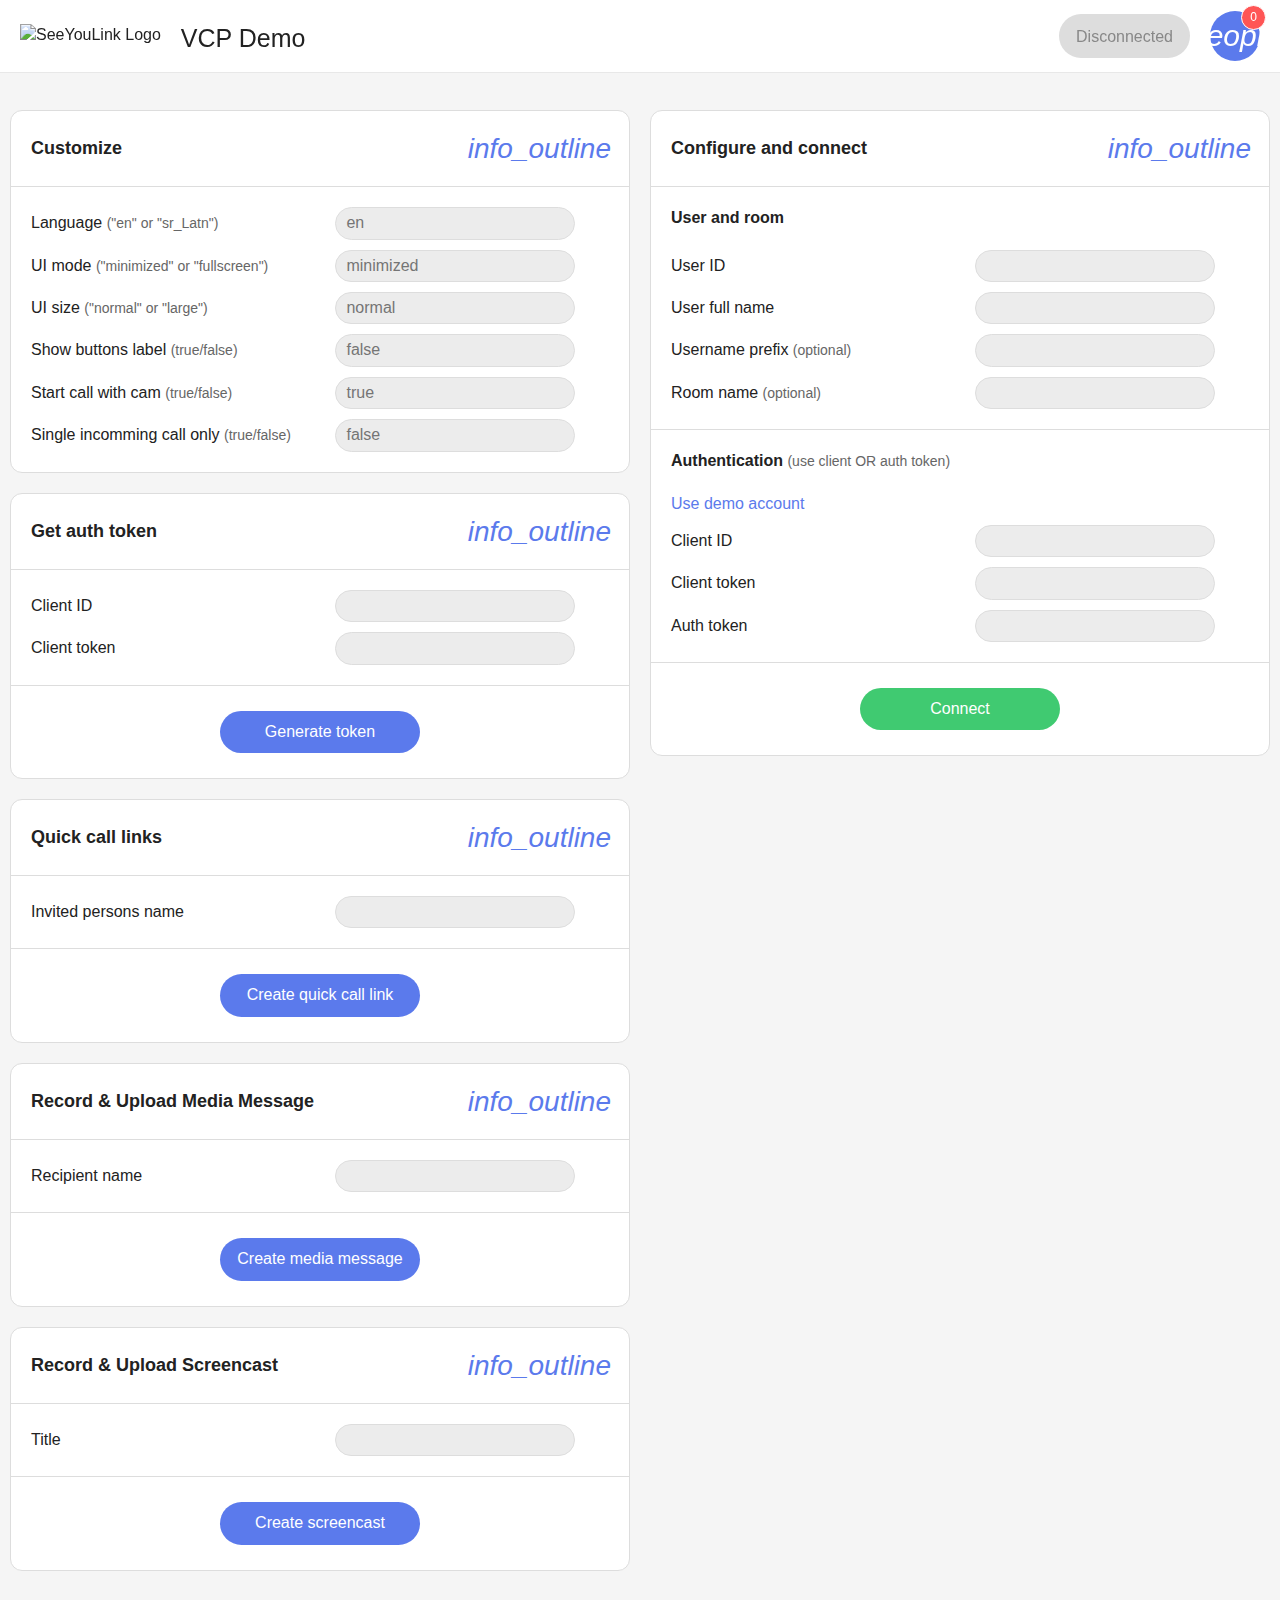
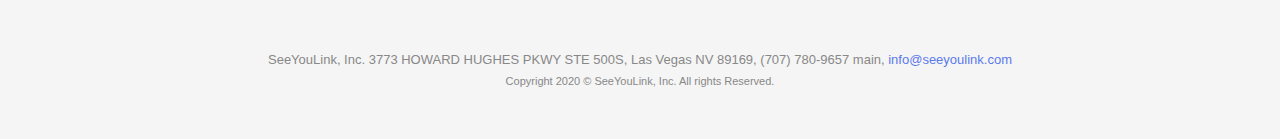
==== demo/index.html @ a463eddf "updated demo files" ====
<!doctype html>
<html class="no-js" lang="">
<head>
  <meta charset="utf-8">
  <title>SeeYouLink VCP Demo</title>
  <meta name="description" content="SeeYouLink VCP Demo">
  <meta name="viewport" content="width=device-width, initial-scale=1">
  <link rel="stylesheet" href="css/normalize.css">
  <link rel="stylesheet" href="css/main.css">
  <meta name="theme-color" content="#fafafa">  
  <script src="../client/v1/sylrtc-client.js"></script>
</head>
<body>
  <header>
    <img src="https://seeyoulink.com/pages/wp-content/uploads/2019/10/seeyoulink_logo.svg" alt="SeeYouLink Logo" height="30">
    <h1>VCP Demo</h1>
    <div class="syl-status">
      <span id="header_status" class="text">Disconnected</span>
      <i class="material-icons">info_outline</i>
    </div>

    <div class="syl-online-users">
      <i class="material-icons">people</i>
      <span class="counter">0</span>
    </div>    
  </header>

<div class="row-box">
  <div class="row"> 
    <div class="syl-card" id="config_and_connect">      
      <div class="card-title-box">
        <h2 class="title">Configure and connect</h2>
        <i class="info-icon active material-icons">info</i>
        <i class="info-icon inactive material-icons">info_outline</i>
      </div>

      <p class="card-info">To connect to the server, you need to specify at least User ID, User full name, Client ID, and client or auth token. If you do not have your Client ID yet, you can contact us at info@seeyoulink.com to obtain one, or you can use the demo account instead. </p>

      <form>
        <fieldset>
          <div class="legend">User and room</div>          
          <div>
            <label for="user_id">User ID</label>
            <input id="user_id" type="text" />
          </div>
          <div>
            <label for="full_name">User full name</label>
            <input id="full_name" type="text" />
          </div>
          <div>
            <label for="username_prefix">Username prefix <span>(optional)</span></label>
            <input id="username_prefix" type="text" />
          </div>
          <div>
            <label for="room_name">Room name <span>(optional)</span></label>
            <input id="room_name" type="text" />
          </div>
        </fieldset>

        <fieldset>
          <div class="legend">Authentication <span>(use client OR auth token)</span></div>
          <div id="demo_account" class="link-btn">Use demo account</div>

          <section id="auth_fields">
            <div>
              <label for="client_id">Client ID</label>
              <input id="client_id" type="text" />
            </div>
            <div>
              <label for="client_token">Client token</label>
              <input id="client_token" type="text" />
            </div>
            <div>
              <label for="auth_token">Auth token</label>
              <input id="auth_token" type="text" />
            </div>
          </section>
        </fieldset>        
      </form>

      <button id="connect" type="button" class="green">Connect</button>
    </div>    
  </div>

  <div class="row">
    <div class="syl-card" id="customize">      
      <div class="card-title-box">
        <h2 class="title">Customize</h2>
        <i class="info-icon active material-icons">info</i>
        <i class="info-icon inactive material-icons">info_outline</i>
      </div>

      <p class="card-info">By changing the parameters below, you can customize some of our user interface aspects.</p>

      <form class="no-border">
        <fieldset>                    
          <div>
            <label for="language">Language <span>("en" or "sr_Latn")</span></label>
            <input id="language" type="text" placeholder="en" />
          </div>
          <div>
            <label for="ui_mode">UI mode <span>("minimized" or "fullscreen")</span></label>
            <input id="ui_mode" type="text" placeholder="minimized" />
          </div>
          <div>
            <label for="ui_size">UI size <span>("normal" or "large")</span></label>
            <input id="ui_size" type="text" placeholder="normal" />
          </div>
          <div>
            <label for="show_buttons_label">Show buttons label <span>(true/false)</span></label>
            <input id="show_buttons_label" type="text" placeholder="false" />
          </div>
          <div>
            <label for="start_call_with_cam">Start call with cam <span>(true/false)</span></label>
            <input id="start_call_with_cam" type="text" placeholder="true" />
          </div>
          <div>
            <label for="single_incoming_call_only">Single incomming call only <span>(true/false)</span></label>
            <input id="single_incoming_call_only" type="text" placeholder="false" />
          </div>                   
        </fieldset>        
      </form>

      <button id="apply_changes" type="button">Apply changes</button>      
    </div>

    <div class="syl-card" id="generate_auth_token">      
      <div class="card-title-box">
        <h2 class="title">Get auth token</h2>
        <i class="info-icon active material-icons">info</i>
        <i class="info-icon inactive material-icons">info_outline</i>
      </div>
      
      <p class="card-info">The preferred authentication method to our communication server is by using the Client ID and Auth token. Auth token is a temporary access token that should be obtained on your backend and used in client-side code to avoid potential exposure of your client token. To generate Auto token, fill in the fields below and click "Generate token."</p>

      <form>
        <fieldset>
          <div>
            <label for="client_id_1">Client ID</label>
            <input id="client_id_1" type="text" />
          </div>
          <div>
            <label for="client_token_1">Client token</label>
            <input id="client_token_1" type="text" />
          </div>
        </fieldset>        
      </form>

      <button id="generate_token" type="button">Generate token</button>      
    </div>

    <div class="syl-card" id="quick_call_links">      
      <div class="card-title-box">
        <h2 class="title">Quick call links</h2>
        <i class="info-icon active material-icons">info</i>
        <i class="info-icon inactive material-icons">info_outline</i>
      </div>      

      <p class="card-info">Quick call links are a way to quickly and conveniently get on the call with somebody without requiring the other party to create accounts or enter passwords. By default, they are valid for 24 hours.</p>

      <form>
        <fieldset>
          <div>
            <label for="invited_person_name">Invited persons name</label>
            <input id="invited_person_name" type="text" />
          </div>
        </fieldset>        
      </form>

      <button id="quick_call" type="button">Create quick call link</button>      
    </div>

    <div class="syl-card" id="media_message">
      <div class="card-title-box">
        <h2 class="title">Record & Upload Media Message</h2>
        <i class="info-icon active material-icons">info</i>
        <i class="info-icon inactive material-icons">info_outline</i>
      </div>      

      <p class="card-info">You can record and upload audio or video message to the server and get the access link to the message. This is typically used to send a message to somebody when you tried calling them, and they are not online at the moment.</p>

      <form>
        <fieldset>
          <div>
            <label for="recipient_name">Recipient name</label>
            <input id="recipient_name" type="text" />
          </div>
        </fieldset>        
      </form>

      <button id="media_message_btn" type="button">Create media message</button>      
    </div>

    <div class="syl-card" id="screencast">
      <div class="card-title-box">
        <h2 class="title">Record & Upload Screencast</h2>
        <i class="info-icon active material-icons">info</i>
        <i class="info-icon inactive material-icons">info_outline</i>
      </div>      

      <p class="card-info">You can record and upload screencast to server and get access link to the video file.</p>

      <form>
        <fieldset>
          <div>
            <label for="screencast_title">Title</label>
            <input id="screencast_title" type="text" />
          </div>
        </fieldset>        
      </form>

      <button id="screencast_btn" type="button">Create screencast</button>      
    </div>
  </div>

</div>

  <footer>
    <p>SeeYouLink, Inc. 3773 HOWARD HUGHES PKWY STE 500S, Las Vegas NV 89169, (707) 780-9657 main, <a href="mailto:info@seeyoulink.com">info@seeyoulink.com</a></p>
    <p class="copy">Copyright 2020 © SeeYouLink, Inc. All rights Reserved.</p>
  </footer>

  <script src="./index.js"></script>
</body>
</html>
---- demo/css/main.css ----
* {
  box-sizing: border-box;
}

html {  
  font-family: 'Roboto', sans-serif;
  background-color: #f5f5f5;
}

body {
  padding-top: 100px;
}

a {
  text-decoration: none;
  color: #5B7AEC;
}

.row {
  width: 100%;
  /* margin: 0 auto; */
}

.link-btn {
  color: #5B7AEC;
  cursor: pointer;
}

/*
------------------------------------------------- 
INFO
-------------------------------------------------
*/

.syl-info {
  width: 300px;
  height: auto;  
  border-radius: 15px;
  box-shadow: 0 7px 20px rgba(0,0,0,0.2);
  background-color: #FFF;
  position: fixed;
  top: 80px;
  right: 10px;
  overflow: hidden;
}

.syl-info .header {
  display: flex;
  align-items: center;
  padding: 10px 15px;
  border-bottom: 1px solid #ddd;
}

.syl-info .header i {
  margin-left: auto;
  color: #5B7AEC;
  cursor: pointer;
}

.syl-info .header .title {  
  font-weight: 500;
}

.syl-info .empty {
  padding: 20px 15px;
  font-size: 16px;
}

.syl-info ul {
  list-style: none;
  margin: 0;
  padding: 0;
}

/* STATUS LIST */

.syl-info .status-list {
  padding: 20px;
}

.syl-info .status-list li {
  padding: 7px 0px;
}


/* ONLINE USERS */

.syl-info .users-list li {
  display: flex;
  align-items: center;
  padding: 10px;
  border-bottom: #f5f5f5;
  cursor: pointer;
}

.syl-info .users-list li:hover {
  background-color: #f5f5f5;
}

.syl-info .users-list li:last-child {
  border-bottom: none;
}

.syl-info .users-list li .avatar {  
  /* font-size: 30px; */
  padding: 7px;
  color: #999;
  background-color: #DDD;
  border-radius: 100px;
  margin-right: 10px;
}

.syl-info .users-list li .name {
  font-size: 18px;
  padding-right: 20px;
}

.syl-info .users-list li .call-btn {
  font-size: 20px;
  margin-left: auto;  
  color: #FFF;
  background-color: #5B7AEC;
  border-radius: 100px;
  padding: 8px;  
}



/*
------------------------------------------------- 
HEADER
-------------------------------------------------
*/

header {
  position: fixed;
  top: 0;
  left: 0;
  width: 100%;
  background-color: #FFF;
  display: flex;
  align-items: center;
  height: 72px;  
  padding: 0 20px;
  box-shadow: 0 0 1px rgba(0,0,0,0.3);
}

header img {
  display: none;
  height: 25px;
  margin-right: 20px;
}

header h1 {
  font-weight: 500;
  font-size: 25px;
  margin: 0;
  margin-top: 4px;  
}

.syl-status {
  cursor: pointer;
  display: inline-block;
  margin-left: auto;
  background-color: #ddd;
  padding: 10px 17px;
  border-radius: 100px;
  color: #888;
  display: flex;
  align-items: center;
}

.syl-status .text {
  padding-top: 2px;
}

.syl-status i {
  display: none;
  margin-left: 9px;
}

.syl-status.online {
  background-color: #40ca71;
  color: #FFF;
}

.syl-status.online i {
  display: inline-block;
}

.syl-online-users {
  background-color: #5B7AEC;
  color: #FFF;
  position: relative;
  width: 50px;
  height: 50px;
  display: flex;
  align-items: center;
  justify-content: center;
  border-radius: 100px;
  margin-left: 20px;
  cursor: pointer;
}

.syl-online-users i {
  font-size: 30px;
}

.syl-online-users .counter {
  position: absolute;
  top: -6px;
  right: -6px;
  width: 25px;
  height: 25px;
  background-color: #f55;
  font-size: 12px;  
  font-weight: 500;
  display: flex;
  align-items: center;
  justify-content: center;
  border-radius: 100px;
  border: 1px solid #FFF;
}


/*
------------------------------------------------- 
FOOTER
-------------------------------------------------
*/

footer {
  padding: 50px;
}

footer p {
  font-size: 13px;
  color: #888;
  text-align: center;
  margin: 0;  
}

footer p.copy {
  font-size: 11px;
  margin-top: 5px;
}


/*
------------------------------------------------- 
CARD
-------------------------------------------------
*/

.syl-card {
  width: 100%;
  margin: 0 auto;
  background-color: #FFF;
  border: 1px solid #ddd;
  border-radius: 12px;
  margin-bottom: 40px;
  overflow: hidden;
}

.syl-card h2 {
  font-weight: 700;
  font-size: 18px;
  margin: 20px;
  text-align: center;
}


/*
------------------------------------------------- 
BUTTON
-------------------------------------------------
*/

button {
  border: none;
  box-shadow: none;
  border-radius: 100px;
  background-color: #5B7AEC;
  color: #FFF;
  font-size: 16px;
  font-weight: 500;
  padding: 12px;
  outline: none;
  cursor: pointer;  
}

button.red {
  background-color: #f55;
}

button.green {
  background-color: #40ca71;
}

button:disabled {
  background-color: #DDD;
}


/*
------------------------------------------------- 
FORM
-------------------------------------------------
*/

form {
  border-bottom: 1px solid #ddd;
}

form.no-border {
  border: none;
}

fieldset {
  padding: 15px 20px;
  border-top: 1px solid #ddd;
}

.legend {
  font-weight: 700;
  margin-bottom: 10px;
}

.legend span,
label span {
  font-weight: 400;
  font-size: 14px;
  color: #666;
}

.syl-card button {
  width: 200px;
  margin: 25px auto;
  display: block;
}

form fieldset > div,
form fieldset section > div {
  padding: 5px 0;  
}

form label {
  width: 300px;
  display: inline-block;
}

form input {
  width: 100%;
  padding: 6px 10px;
  border: none;
  background-color: #ececec;
  border-radius: 50px;
  outline: none;
  border: 1px solid #DDD;
}

form input.error {
  background-color: #ffe5e5;
  border-color: #f55;
}

form input:focus {
  border: 1px solid #5B7AEC;
  background-color: #FFF;
}

#apply_changes {
  display: none;
}

.response-box {
  padding: 20px;
}

.res-info {
  margin-bottom: 10px;
  font-size: 16px;
  color: #444;
}

.res-label {
  margin-bottom: 5px;
  font-size: 14px;
  color: #666;
}

.res-link {
  word-break: break-all;
  padding: 7px;
  background-color: #f5f5f5;
  border-radius: 5px;
  color: #757575;  
}

.quick-link-box {
  padding: 10px;
  border: 1px solid #DDD;
  border-radius: 7px;
  margin: 10px;
}

.quick-link-box .expiration {
  margin-bottom: 7px;
}

.quick-link-box .link {
  text-decoration: none;
  word-break: break-all;
  color: #5B7AEC;
}

#quick_call_card {
  max-width: 600px;
  margin: 0 auto;
}

#quick_call_card p {
  font-size: 17px;
  margin: 20px;
  text-align: center;
}

.card-info {
  font-size: 16px;
  padding: 20px;
  text-align: left;
  border-top: 1px solid #ddd;
  margin-top: 0;
  display: none;
}

.card-title-box {
  display: flex;
  align-items: center;
  cursor: pointer;  
}

.card-title-box .title {
  text-align: left;
  margin-right: auto;  
}

.card-title-box .info-icon {
  font-size: 28px;
  color: #5B7AEC;
  padding: 18px;  
}

.syl-card.info-expanded .card-info {
  display: block;
}

.syl-card .info-icon.active {
  display: none;
}

.syl-card.info-expanded .info-icon.active {
  display: inline-block;
}

.syl-card .info-icon.inactive {
  display: inline-block;
}

.syl-card.info-expanded .info-icon.inactive {
  display: none;
}


/*
------------------------------------------------- 
MEDIA QUERIES
-------------------------------------------------
*/

@media only screen and (min-width: 600px) {
  header img {
    display: inline-block;
  }

  .row {
    width: 600px;
    margin: 0 auto;
  }
  
  form input {
    width: 240px;
  }
}


@media only screen and (min-width: 1280px) {
  .row-box {
    width: 1280px;
    margin: 0 auto;
    display: flex;
    flex-direction: row-reverse;
  }

  .row {
    margin: 0;
    padding: 10px;
    width: 50%;
  }

  .syl-card {
    margin: 0;
    margin-bottom: 20px;
  }
}
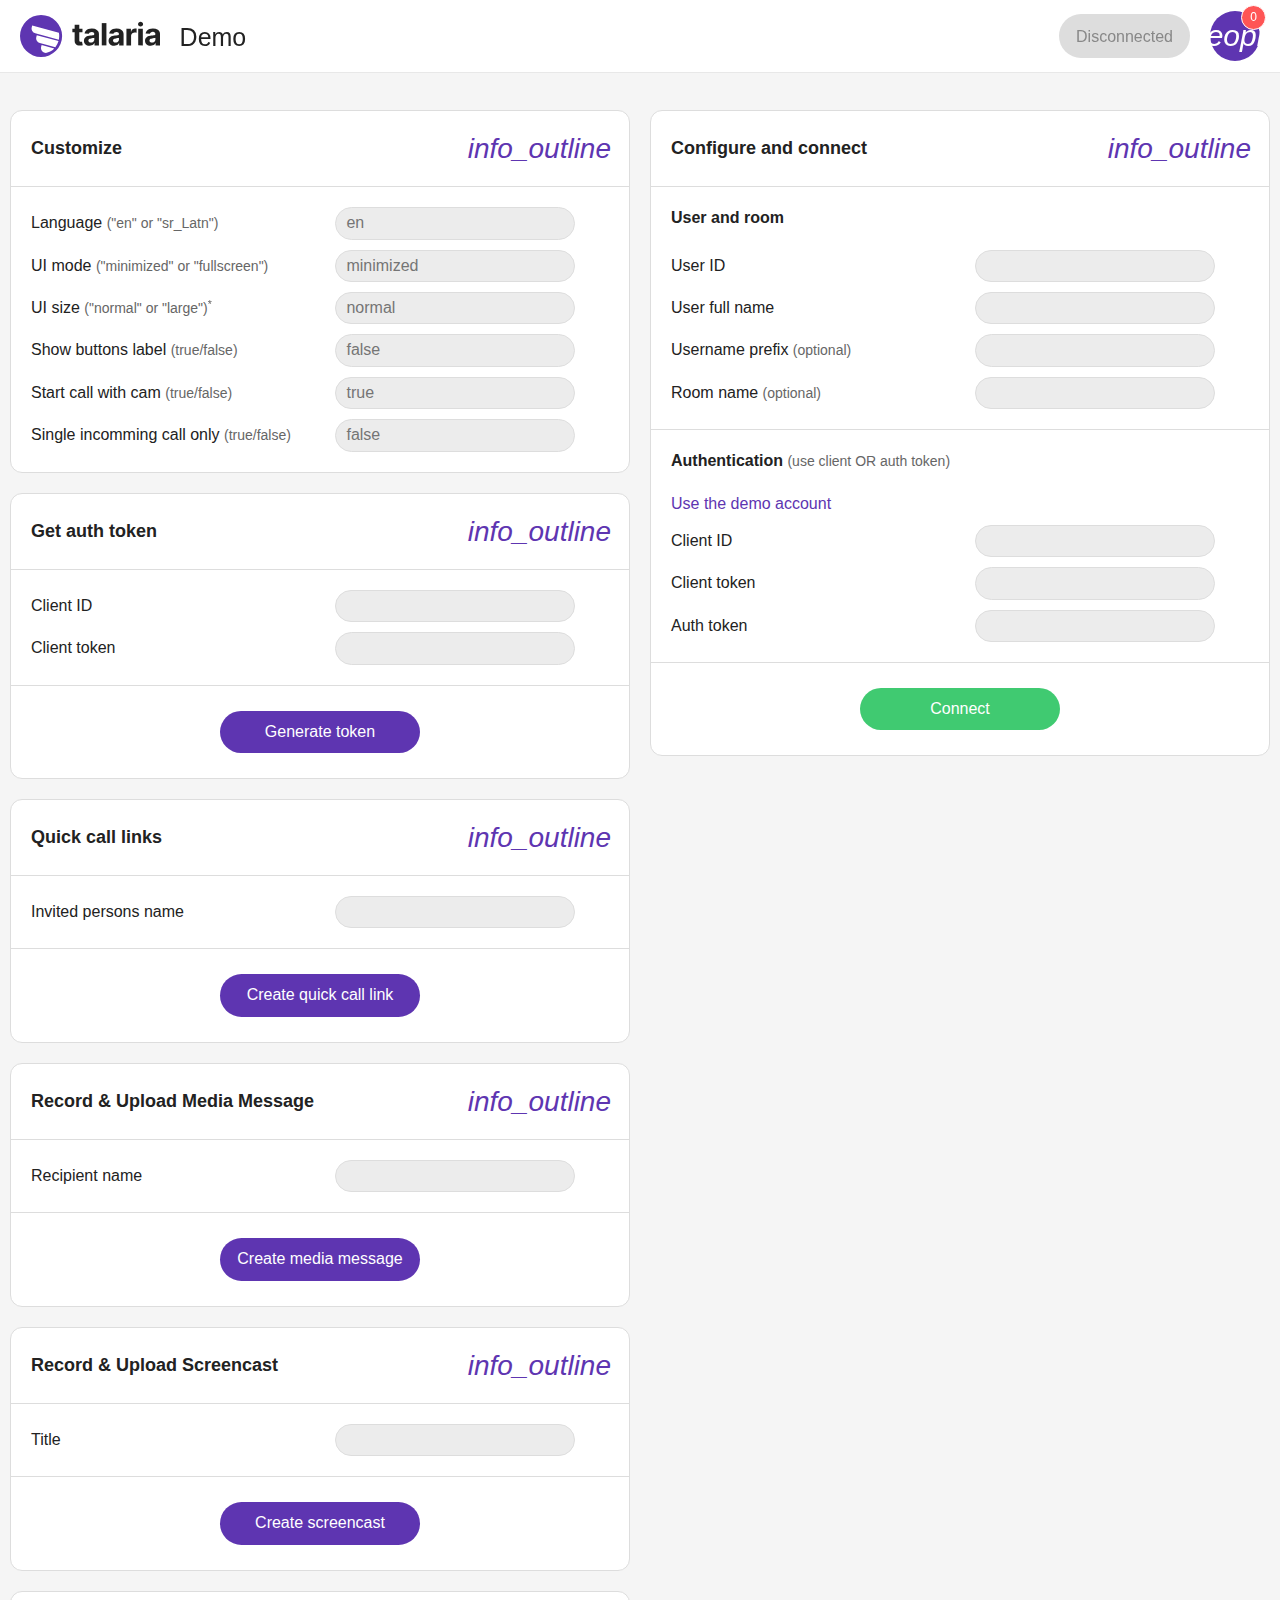
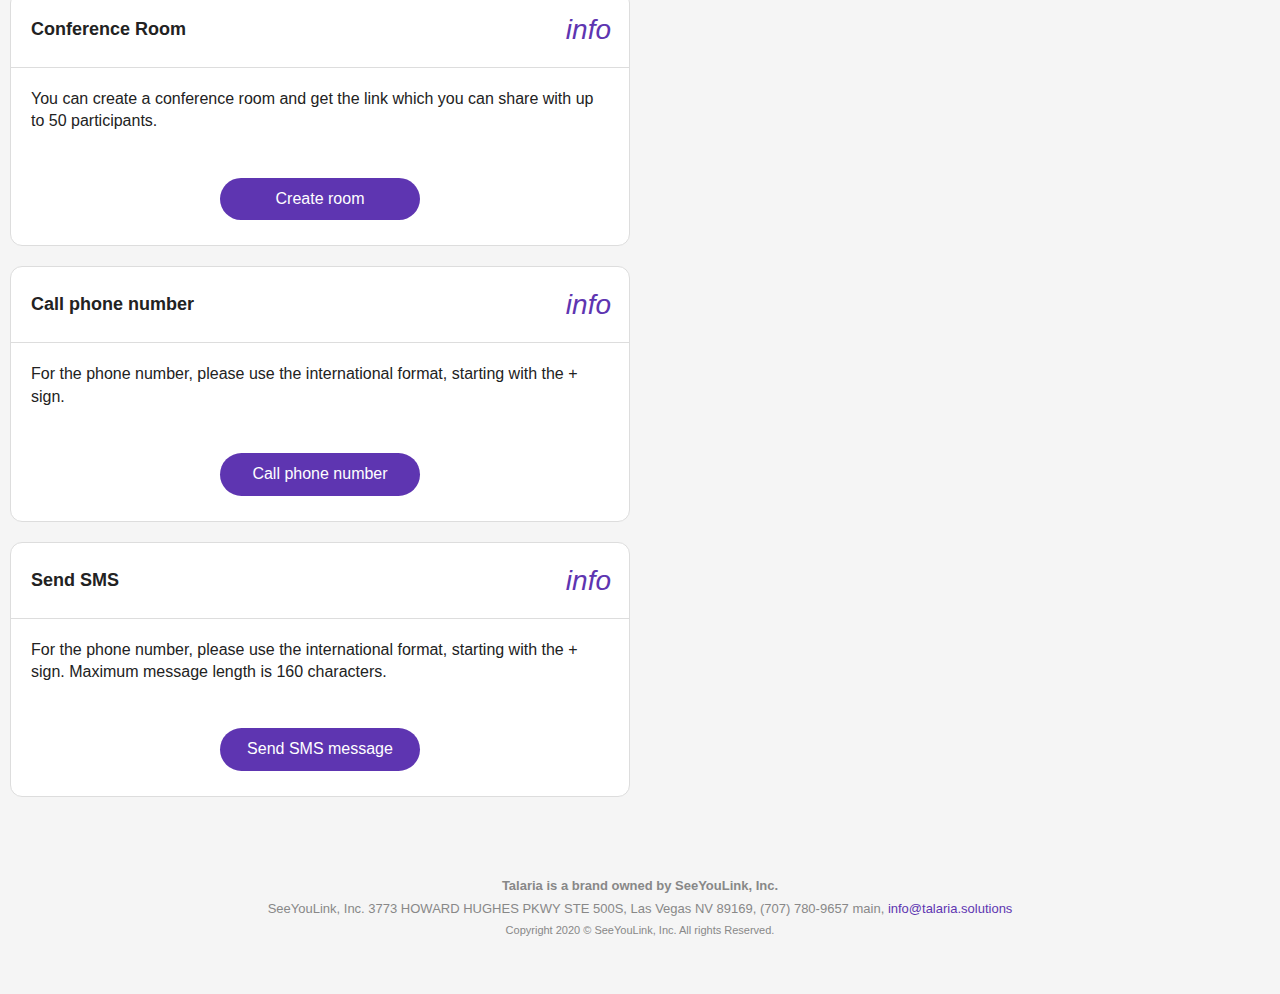
==== commit b87f2101: "updated copy and branding" ====
--- a/demo/index.html
+++ b/demo/index.html
@@ -2,8 +2,8 @@
 <html class="no-js" lang="">
 <head>
   <meta charset="utf-8">
-  <title>SeeYouLink VCP Demo</title>
-  <meta name="description" content="SeeYouLink VCP Demo">
+  <title>Talaria Demo</title>
+  <meta name="description" content="Talaria Demo">
   <meta name="viewport" content="width=device-width, initial-scale=1">
   <link rel="stylesheet" href="css/normalize.css">
   <link rel="stylesheet" href="css/main.css">
@@ -12,8 +12,8 @@
 </head>
 <body>
   <header>
-    <img src="https://seeyoulink.com/pages/wp-content/uploads/2019/10/seeyoulink_logo.svg" alt="SeeYouLink Logo" height="30">
-    <h1>VCP Demo</h1>
+    <img src="./talaria_logo.svg" alt="Talaria Logo" height="42">
+    <h1>Demo</h1>
     <div class="syl-status">
       <span id="header_status" class="text">Disconnected</span>
       <i class="material-icons">info_outline</i>
@@ -34,7 +34,7 @@
         <i class="info-icon inactive material-icons">info_outline</i>
       </div>
 
-      <p class="card-info">To connect to the server, you need to specify at least User ID, User full name, Client ID, and client or auth token. If you do not have your Client ID yet, you can contact us at info@seeyoulink.com to obtain one, or you can use the demo account instead. </p>
+      <p class="card-info">To connect to the server, you need to specify at least User ID, User full name, Client ID, and client or auth token. If you do not have your Client ID yet, you can contact us at info@talaria.solutions to obtain one, or you can use the demo account instead. </p>
 
       <form>
         <fieldset>
@@ -59,7 +59,7 @@
 
         <fieldset>
           <div class="legend">Authentication <span>(use client OR auth token)</span></div>
-          <div id="demo_account" class="link-btn">Use demo account</div>
+          <div id="demo_account" class="link-btn">Use the demo account</div>
 
           <section id="auth_fields">
             <div>
@@ -68,7 +68,7 @@
             </div>
             <div>
               <label for="client_token">Client token</label>
-              <input id="client_token" type="text" />
+              <input id="client_token" type="password" />
             </div>
             <div>
               <label for="auth_token">Auth token</label>
@@ -90,7 +90,7 @@
         <i class="info-icon inactive material-icons">info_outline</i>
       </div>
 
-      <p class="card-info">By changing the parameters below, you can customize some of our user interface aspects.</p>
+      <p class="card-info">By changing the parameters below, you can customize some of the user interface aspects. <sup>*</sup>Please note that the UI size "large" parameter is applied only if the UI mode is set to "fullscreen".</p>
 
       <form class="no-border">
         <fieldset>                    
@@ -103,7 +103,8 @@
             <input id="ui_mode" type="text" placeholder="minimized" />
           </div>
           <div>
-            <label for="ui_size">UI size <span>("normal" or "large")</span></label>
+            <label for="ui_size">UI size <span>("normal" or "large")<sup>*</sup></span></label>
+            
             <input id="ui_size" type="text" placeholder="normal" />
           </div>
           <div>
@@ -131,7 +132,7 @@
         <i class="info-icon inactive material-icons">info_outline</i>
       </div>
       
-      <p class="card-info">The preferred authentication method to our communication server is by using the Client ID and Auth token. Auth token is a temporary access token that should be obtained on your backend and used in client-side code to avoid potential exposure of your client token. To generate Auto token, fill in the fields below and click "Generate token."</p>
+      <p class="card-info">The preferred authentication method to our communication server is by using the Client ID and Auth token. Auth token is a temporary access token that should be obtained on your backend and used in client-side code to avoid potential exposure of your client token. To generate the auth_token, fill in the fields below and click "Generate token."</p>
 
       <form>
         <fieldset>
@@ -141,7 +142,7 @@
           </div>
           <div>
             <label for="client_token_1">Client token</label>
-            <input id="client_token_1" type="text" />
+            <input id="client_token_1" type="password" />
           </div>
         </fieldset>        
       </form>
@@ -177,7 +178,7 @@
         <i class="info-icon inactive material-icons">info_outline</i>
       </div>      
 
-      <p class="card-info">You can record and upload audio or video message to the server and get the access link to the message. This is typically used to send a message to somebody when you tried calling them, and they are not online at the moment.</p>
+      <p class="card-info">You can record and upload audio or video message to the server and get the access link to the message. Maximum message legth is 1 minute. This is typically used to send a message to somebody when you tried calling them, and they are not online at the moment.</p>
 
       <form>
         <fieldset>
@@ -198,7 +199,7 @@
         <i class="info-icon inactive material-icons">info_outline</i>
       </div>      
 
-      <p class="card-info">You can record and upload screencast to server and get access link to the video file.</p>
+      <p class="card-info">You can record and upload screencast (with or without audio) to server and get access link to the video file.  Maximum screencast legth is 1 minute. </p>
 
       <form>
         <fieldset>
@@ -211,15 +212,51 @@
 
       <button id="screencast_btn" type="button">Create screencast</button>      
     </div>
+
+    <div class="syl-card info-expanded" id="confroom">
+      <div class="card-title-box">
+        <h2 class="title">Conference Room</h2>
+        <i class="info-icon active material-icons">info</i>
+        <i class="info-icon inactive material-icons">info_outline</i>
+      </div>      
+
+      <p class="card-info">You can create a conference room and get the link which you can share with up to 50 participants.</p>      
+
+      <button id="confroom_btn" type="button">Create room</button>      
+    </div>
+
+    <div class="syl-card info-expanded" id="call_phone_number">
+      <div class="card-title-box">
+        <h2 class="title">Call phone number</h2>
+        <i class="info-icon active material-icons">info</i>
+        <i class="info-icon inactive material-icons">info_outline</i>
+      </div>      
+
+      <p class="card-info">For the phone number, please use the international format, starting with the + sign.</p>      
+
+      <button id="call_phone_number_btn" type="button">Call phone number</button>      
+    </div>
+
+    <div class="syl-card info-expanded" id="send_sms">
+      <div class="card-title-box">
+        <h2 class="title">Send SMS</h2>
+        <i class="info-icon active material-icons">info</i>
+        <i class="info-icon inactive material-icons">info_outline</i>
+      </div>      
+
+      <p class="card-info">For the phone number, please use the international format, starting with the + sign. Maximum message length is 160 characters.</p>      
+
+      <button id="send_sms_btn" type="button">Send SMS message</button>      
+    </div>
   </div>
-
 </div>
 
-  <footer>
-    <p>SeeYouLink, Inc. 3773 HOWARD HUGHES PKWY STE 500S, Las Vegas NV 89169, (707) 780-9657 main, <a href="mailto:info@seeyoulink.com">info@seeyoulink.com</a></p>
-    <p class="copy">Copyright 2020 © SeeYouLink, Inc. All rights Reserved.</p>
-  </footer>
-
-  <script src="./index.js"></script>
+<footer>
+  <p><strong>Talaria is a brand owned by SeeYouLink, Inc. </strong></p>
+  <p>SeeYouLink, Inc. 3773 HOWARD HUGHES PKWY STE 500S, Las Vegas NV 89169, (707) 780-9657 main, <a href="mailto:info@talaria.solutions">info@talaria.solutions</a></p>
+  <p class="copy">Copyright 2020 © SeeYouLink, Inc. All rights Reserved.</p>
+</footer>
+
+<script src="./index.js"></script>
 </body>
 </html>
--- a/demo/css/main.css
+++ b/demo/css/main.css
@@ -13,7 +13,7 @@
 
 a {
   text-decoration: none;
-  color: #5B7AEC;
+  color: #5e35b1;
 }
 
 .row {
@@ -22,8 +22,14 @@
 }
 
 .link-btn {
-  color: #5B7AEC;
+  color: #5e35b1;
   cursor: pointer;
+}
+
+.label-info {
+  position: relative;
+  display: inline-block;
+  margin-top: 3px;
 }
 
 /*
@@ -53,7 +59,7 @@
 
 .syl-info .header i {
   margin-left: auto;
-  color: #5B7AEC;
+  color: #5e35b1;
   cursor: pointer;
 }
 
@@ -119,7 +125,7 @@
   font-size: 20px;
   margin-left: auto;  
   color: #FFF;
-  background-color: #5B7AEC;
+  background-color: #5e35b1;
   border-radius: 100px;
   padding: 8px;  
 }
@@ -147,15 +153,14 @@
 
 header img {
   display: none;
-  height: 25px;
   margin-right: 20px;
 }
 
 header h1 {
-  font-weight: 500;
+  font-weight: 400;
   font-size: 25px;
   margin: 0;
-  margin-top: 4px;  
+  margin-top: 3px;
 }
 
 .syl-status {
@@ -189,7 +194,7 @@
 }
 
 .syl-online-users {
-  background-color: #5B7AEC;
+  background-color: #5e35b1;
   color: #FFF;
   position: relative;
   width: 50px;
@@ -237,7 +242,8 @@
   font-size: 13px;
   color: #888;
   text-align: center;
-  margin: 0;  
+  margin: 0;
+  margin-bottom: 5px;  
 }
 
 footer p.copy {
@@ -280,7 +286,7 @@
   border: none;
   box-shadow: none;
   border-radius: 100px;
-  background-color: #5B7AEC;
+  background-color: #5e35b1;
   color: #FFF;
   font-size: 16px;
   font-weight: 500;
@@ -365,7 +371,7 @@
 }
 
 form input:focus {
-  border: 1px solid #5B7AEC;
+  border: 1px solid #5e35b1;
   background-color: #FFF;
 }
 
@@ -411,7 +417,7 @@
 .quick-link-box .link {
   text-decoration: none;
   word-break: break-all;
-  color: #5B7AEC;
+  color: #5e35b1;
 }
 
 #quick_call_card {
@@ -447,7 +453,7 @@
 
 .card-title-box .info-icon {
   font-size: 28px;
-  color: #5B7AEC;
+  color: #5e35b1;
   padding: 18px;  
 }
 
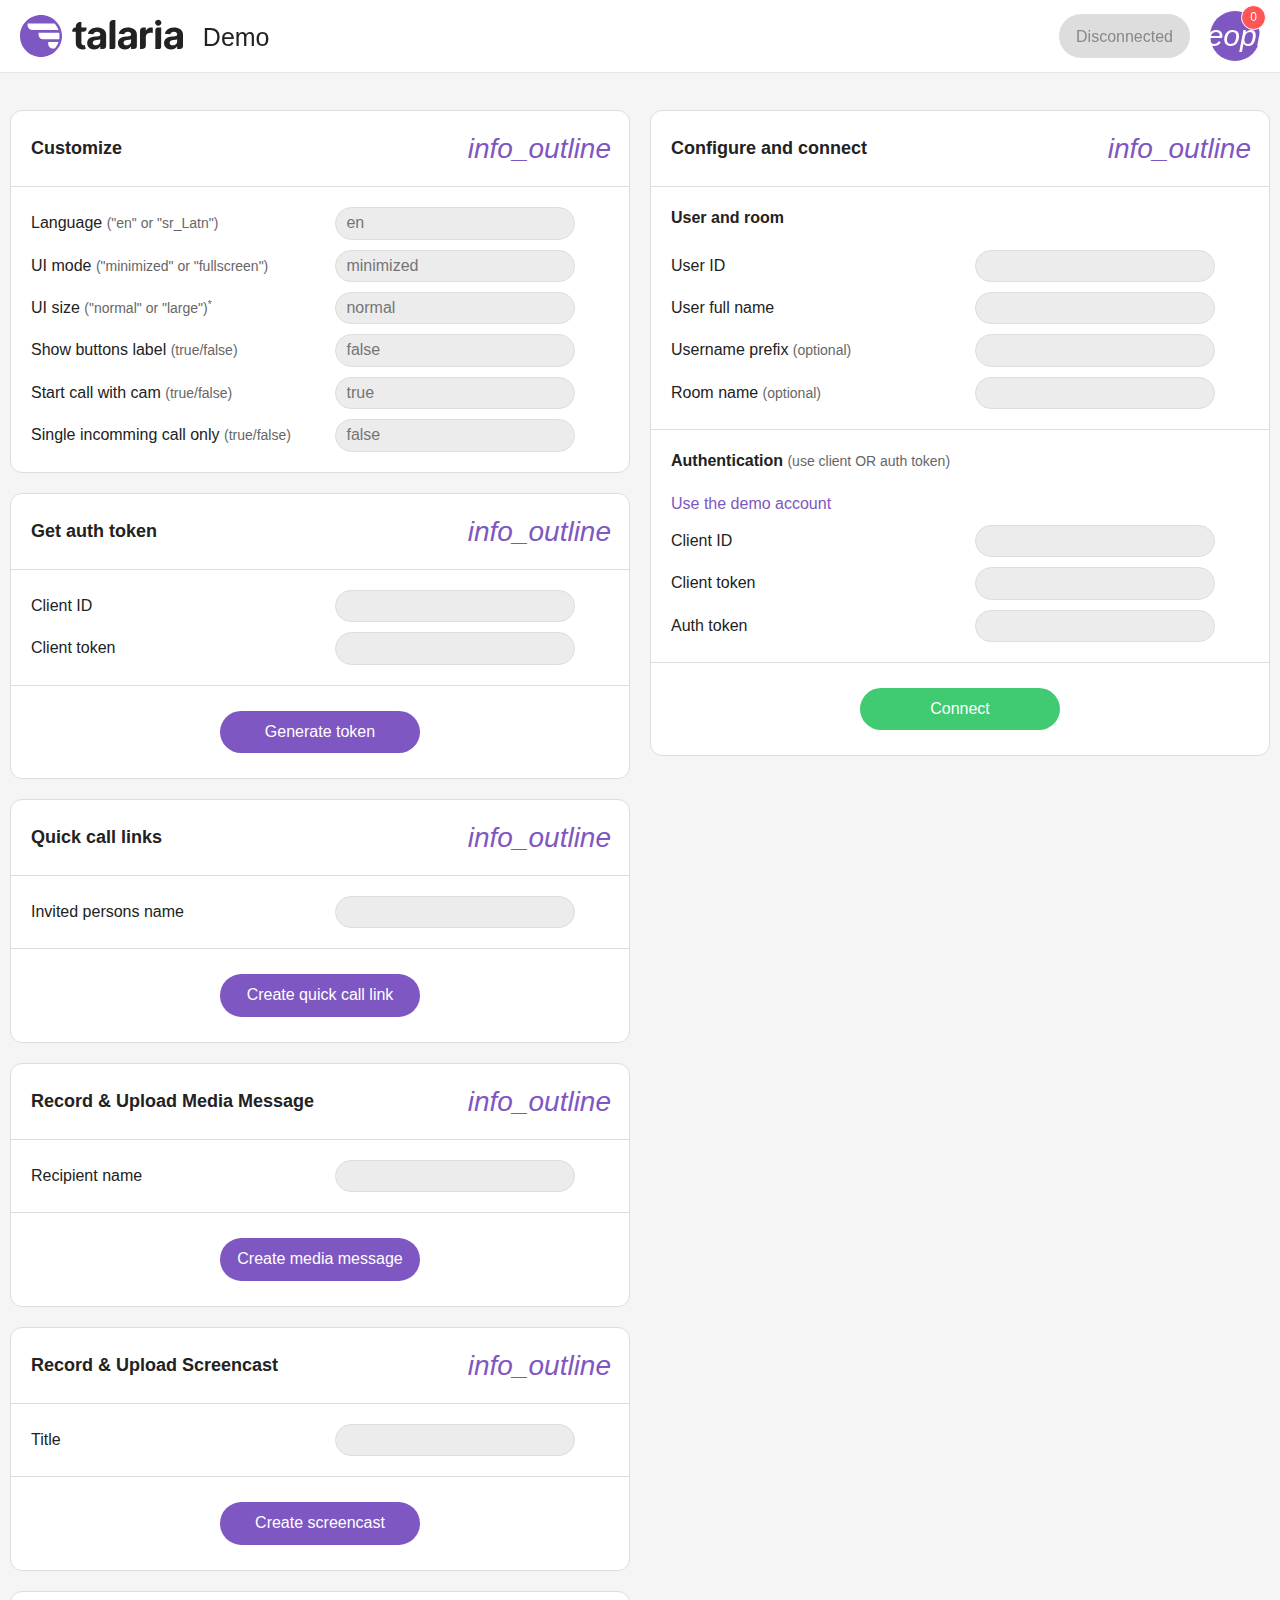
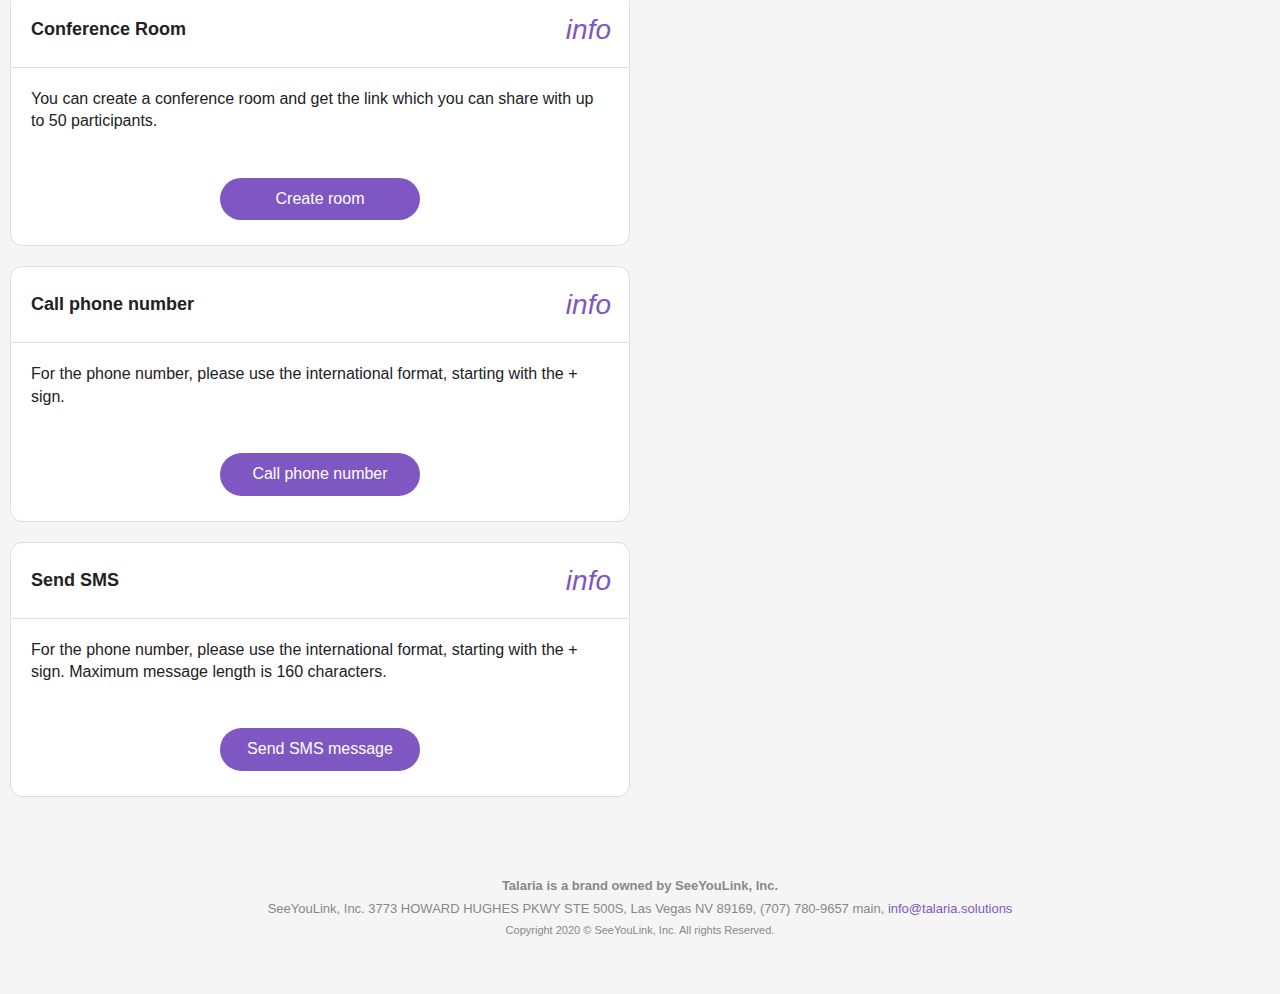
==== commit 41532606: "fixed sms and phone calling demo" ====
--- a/demo/index.html
+++ b/demo/index.html
@@ -5,14 +5,18 @@
   <title>Talaria Demo</title>
   <meta name="description" content="Talaria Demo">
   <meta name="viewport" content="width=device-width, initial-scale=1">
+  <meta name="theme-color" content="#ffffff">
+  
   <link rel="stylesheet" href="css/normalize.css">
-  <link rel="stylesheet" href="css/main.css">
-  <meta name="theme-color" content="#fafafa">  
+  <link rel="stylesheet" href="css/main.css">  
+  
+  <link rel="icon" type="image/png" sizes="64x64"  href="[data-uri]">
+  
   <script src="../client/v1/sylrtc-client.js"></script>
 </head>
 <body>
   <header>
-    <img src="./talaria_logo.svg" alt="Talaria Logo" height="42">
+    <img src="./talaria_logo_hor.svg" alt="Talaria Logo" height="42">
     <h1>Demo</h1>
     <div class="syl-status">
       <span id="header_status" class="text">Disconnected</span>
--- a/demo/css/main.css
+++ b/demo/css/main.css
@@ -13,7 +13,7 @@
 
 a {
   text-decoration: none;
-  color: #5e35b1;
+  color: #7e57c2;
 }
 
 .row {
@@ -22,7 +22,7 @@
 }
 
 .link-btn {
-  color: #5e35b1;
+  color: #7e57c2;
   cursor: pointer;
 }
 
@@ -59,7 +59,7 @@
 
 .syl-info .header i {
   margin-left: auto;
-  color: #5e35b1;
+  color: #7e57c2;
   cursor: pointer;
 }
 
@@ -125,7 +125,7 @@
   font-size: 20px;
   margin-left: auto;  
   color: #FFF;
-  background-color: #5e35b1;
+  background-color: #7e57c2;
   border-radius: 100px;
   padding: 8px;  
 }
@@ -194,7 +194,7 @@
 }
 
 .syl-online-users {
-  background-color: #5e35b1;
+  background-color: #7e57c2;
   color: #FFF;
   position: relative;
   width: 50px;
@@ -286,7 +286,7 @@
   border: none;
   box-shadow: none;
   border-radius: 100px;
-  background-color: #5e35b1;
+  background-color: #7e57c2;
   color: #FFF;
   font-size: 16px;
   font-weight: 500;
@@ -371,7 +371,7 @@
 }
 
 form input:focus {
-  border: 1px solid #5e35b1;
+  border: 1px solid #7e57c2;
   background-color: #FFF;
 }
 
@@ -417,7 +417,7 @@
 .quick-link-box .link {
   text-decoration: none;
   word-break: break-all;
-  color: #5e35b1;
+  color: #7e57c2;
 }
 
 #quick_call_card {
@@ -453,7 +453,7 @@
 
 .card-title-box .info-icon {
   font-size: 28px;
-  color: #5e35b1;
+  color: #7e57c2;
   padding: 18px;  
 }
 
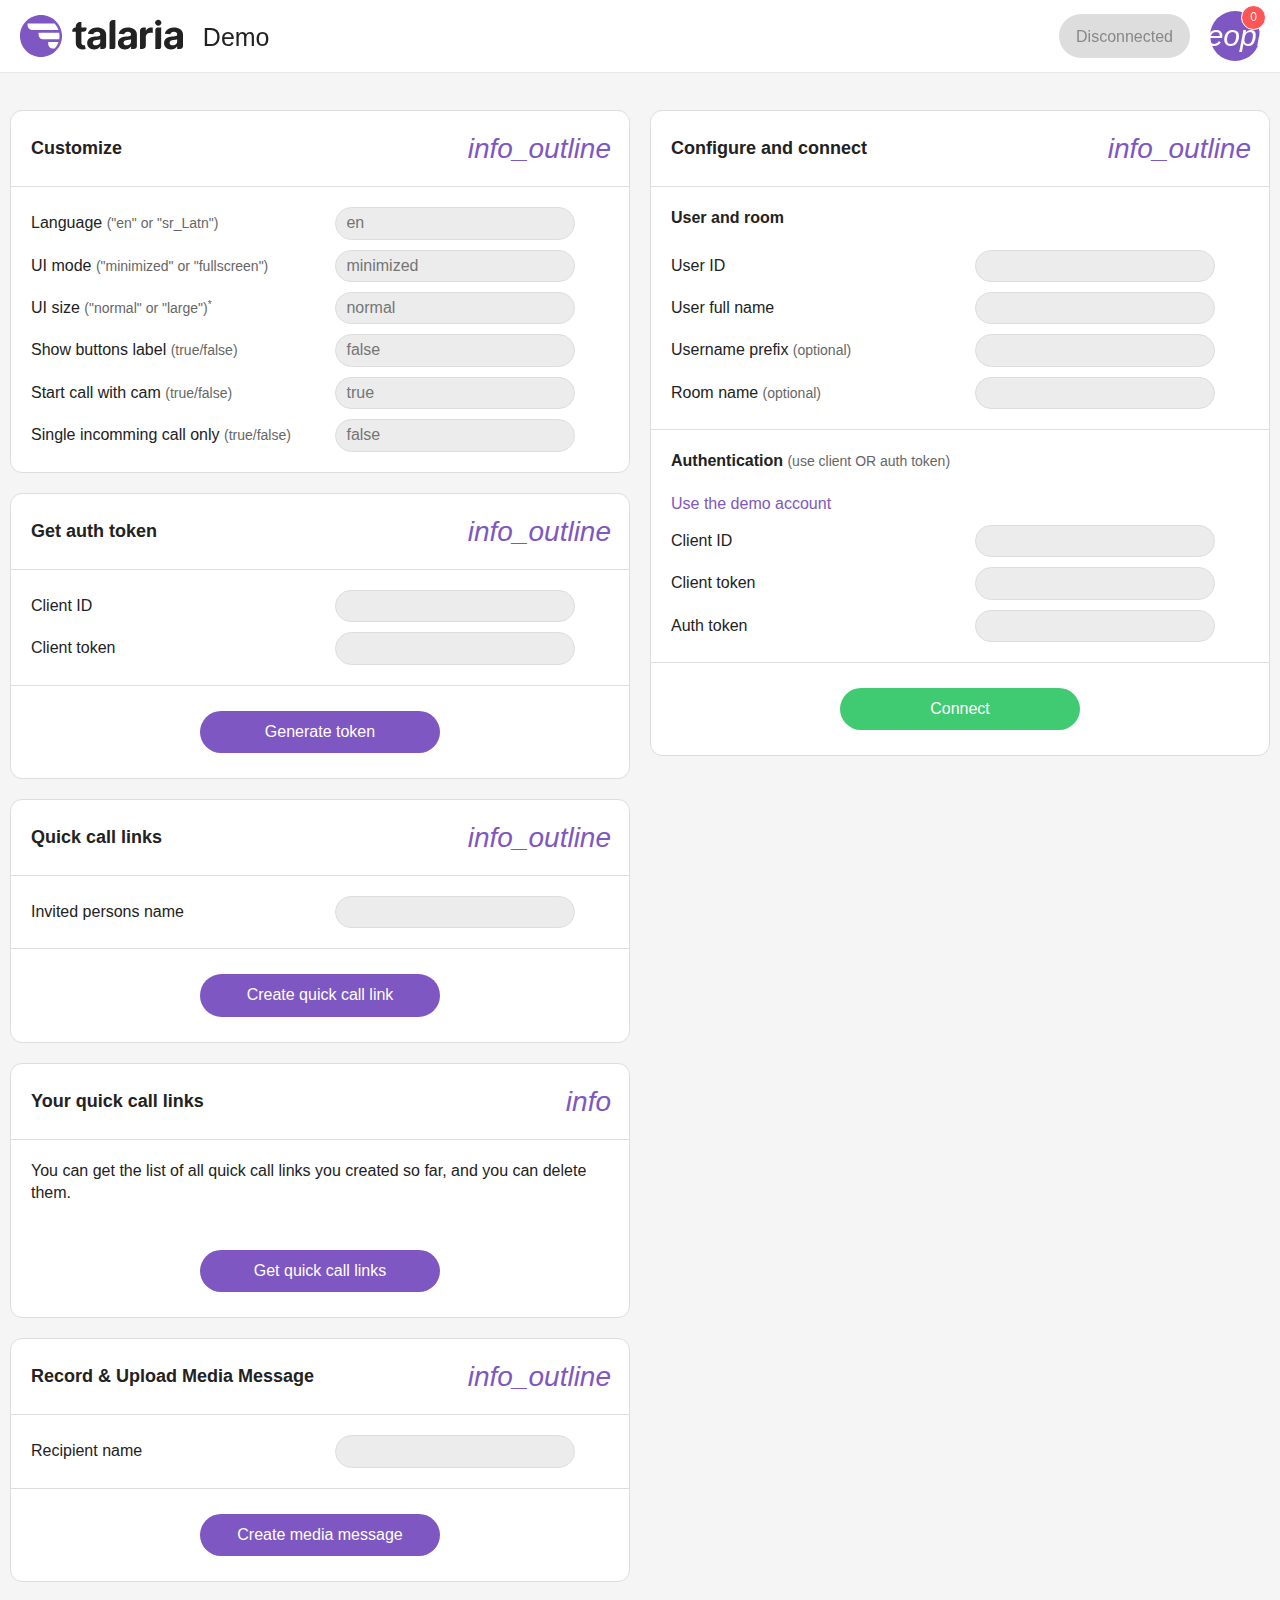
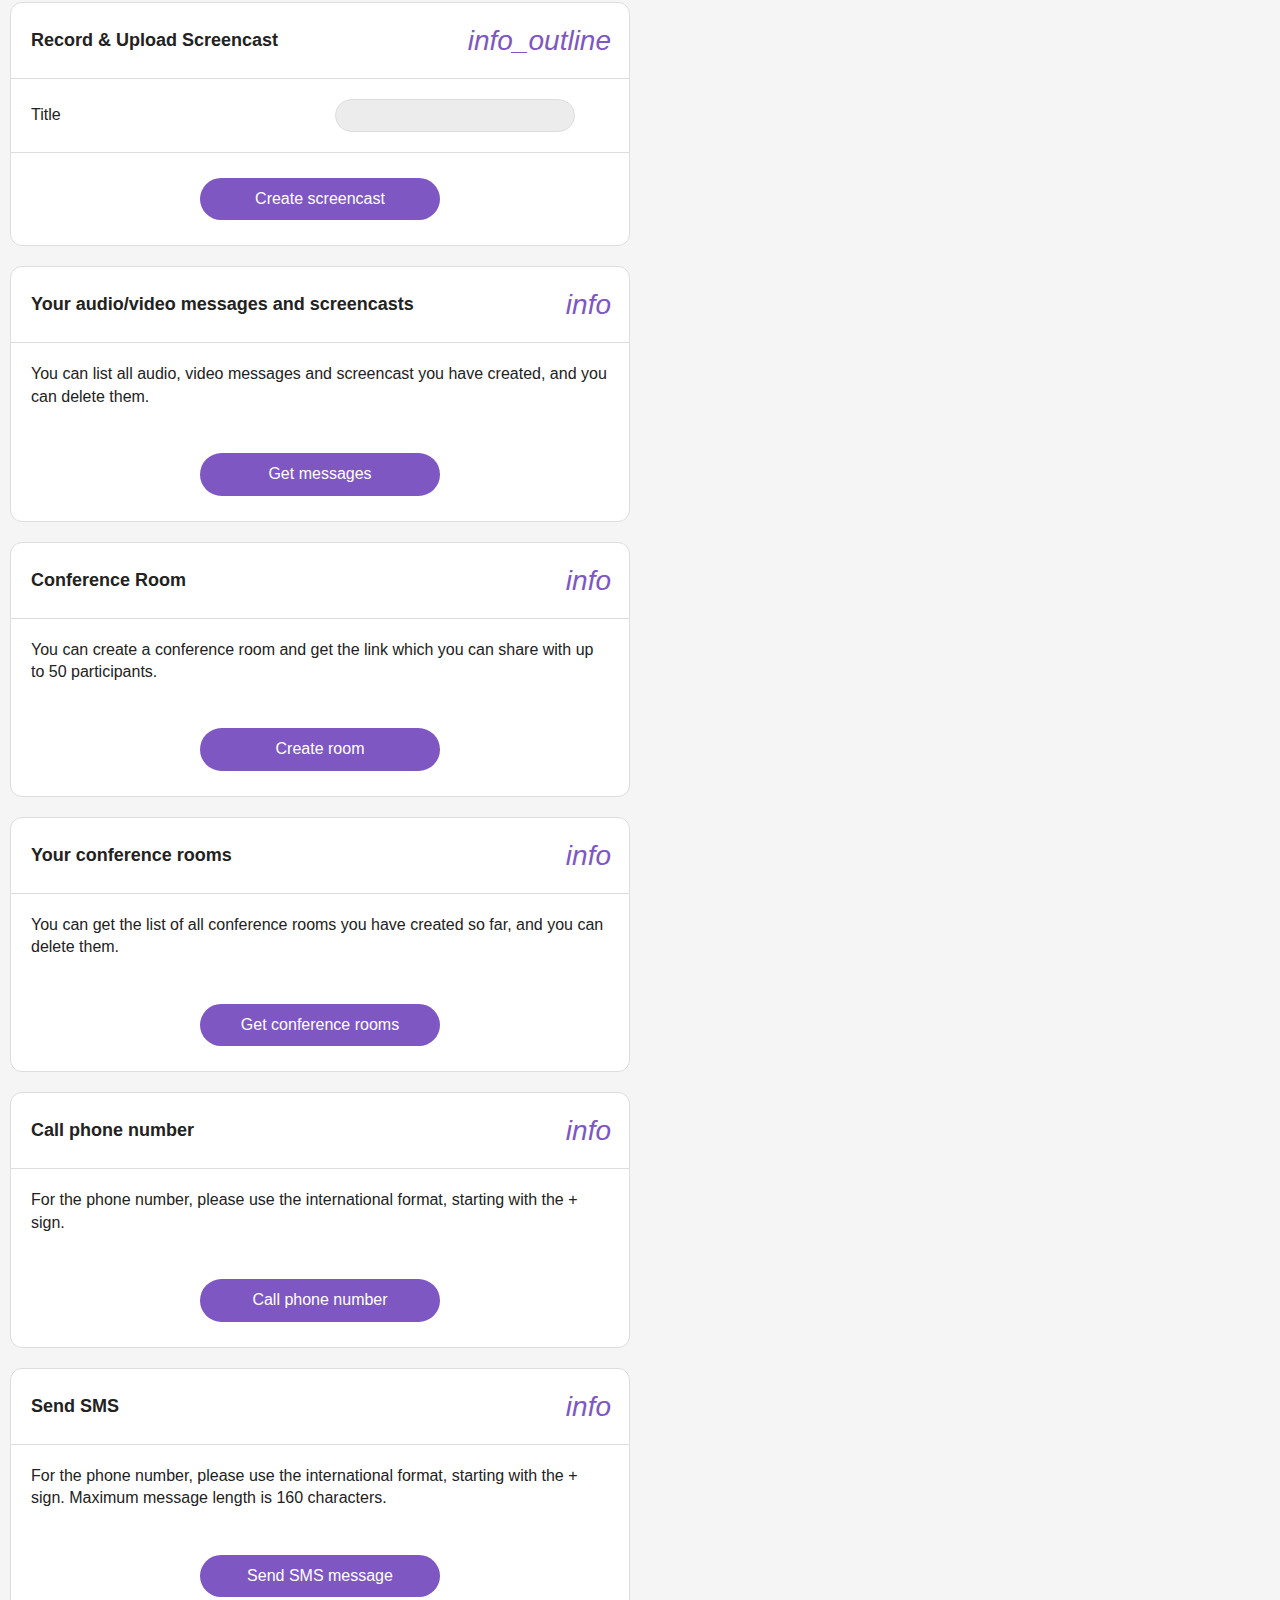
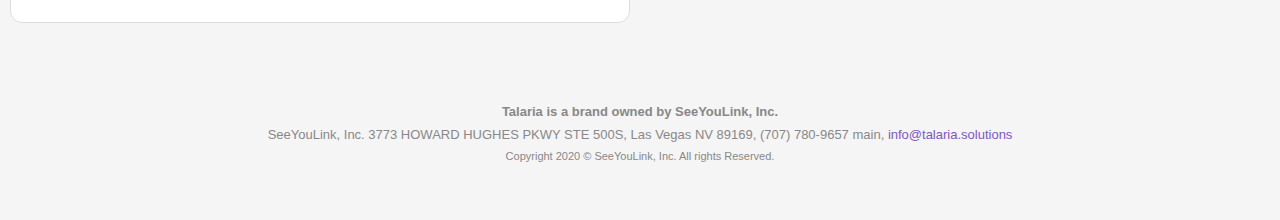
==== commit 3c66ec80: "updated demo pages" ====
--- a/demo/index.html
+++ b/demo/index.html
@@ -83,7 +83,7 @@
       </form>
 
       <button id="connect" type="button" class="green">Connect</button>
-    </div>    
+    </div>       
   </div>
 
   <div class="row">
@@ -175,6 +175,18 @@
       <button id="quick_call" type="button">Create quick call link</button>      
     </div>
 
+    <div class="syl-card info-expanded" id="quick_links_list">
+      <div class="card-title-box">
+        <h2 class="title">Your quick call links</h2>
+        <i class="info-icon active material-icons">info</i>
+        <i class="info-icon inactive material-icons">info_outline</i>
+      </div>      
+
+      <p class="card-info">You can get the list of all quick call links you created so far, and you can delete them.</p>
+
+      <button id="open_quick_links_list" type="button">Get quick call links</button>      
+    </div>
+
     <div class="syl-card" id="media_message">
       <div class="card-title-box">
         <h2 class="title">Record & Upload Media Message</h2>
@@ -217,6 +229,18 @@
       <button id="screencast_btn" type="button">Create screencast</button>      
     </div>
 
+    <div class="syl-card info-expanded" id="av_messages">
+      <div class="card-title-box">
+        <h2 class="title">Your audio/video messages and screencasts</h2>
+        <i class="info-icon active material-icons">info</i>
+        <i class="info-icon inactive material-icons">info_outline</i>
+      </div>      
+
+      <p class="card-info">You can list all audio, video messages and screencast you have created, and you can delete them.</p>
+
+      <button id="open_av_messages" type="button">Get messages</button>      
+    </div> 
+
     <div class="syl-card info-expanded" id="confroom">
       <div class="card-title-box">
         <h2 class="title">Conference Room</h2>
@@ -227,6 +251,18 @@
       <p class="card-info">You can create a conference room and get the link which you can share with up to 50 participants.</p>      
 
       <button id="confroom_btn" type="button">Create room</button>      
+    </div>
+
+    <div class="syl-card info-expanded" id="confrooms_list">
+      <div class="card-title-box">
+        <h2 class="title">Your conference rooms</h2>
+        <i class="info-icon active material-icons">info</i>
+        <i class="info-icon inactive material-icons">info_outline</i>
+      </div>      
+
+      <p class="card-info">You can get the list of all conference rooms you have created so far, and you can delete them.</p>
+
+      <button id="open_confrooms_list" type="button">Get conference rooms</button>      
     </div>
 
     <div class="syl-card info-expanded" id="call_phone_number">
--- a/demo/css/main.css
+++ b/demo/css/main.css
@@ -340,7 +340,7 @@
 }
 
 .syl-card button {
-  width: 200px;
+  width: 240px;
   margin: 25px auto;
   display: block;
 }
